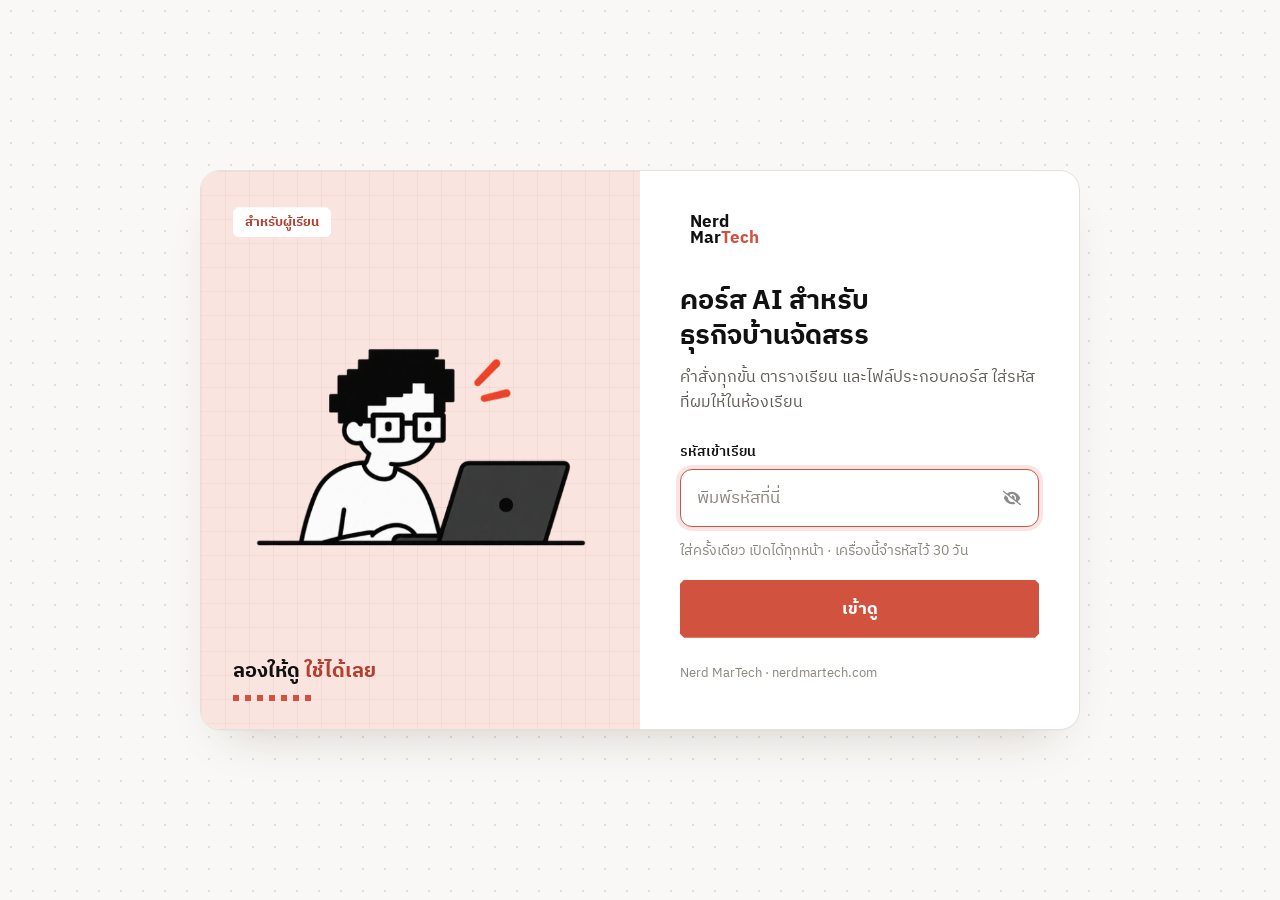
==== training-real-estate/card.html @ 6796c4a5 "training hub: /mobile-check renamed to /ui-check" ====
<!doctype html>
<html lang="th" class="staticrypt-html">
    <head>
<meta name="robots" content="noindex,nofollow">
        <meta charset="utf-8">
        <meta name="viewport" content="width=device-width, initial-scale=1">
        <meta name="robots" content="noindex,nofollow">
        <title>คอร์ส AI บ้านจัดสรร · Nerd MarTech</title>
        <link rel="icon" href="/assets/brand/favicon-32.png">
        <link rel="preconnect" href="https://fonts.googleapis.com">
        <link rel="preconnect" href="https://fonts.gstatic.com" crossorigin>
        <link href="https://fonts.googleapis.com/css2?family=IBM+Plex+Sans+Thai:wght@400;500;600;700&family=Space+Grotesk:wght@500;700&display=swap" rel="stylesheet">
        <style>
:root{--bg:#f9f8f6;--card:#fff;--line:#e5e1da;--text:#111;--muted:#5f5b54;--faint:#8a857c;
--accent:#d25240;--accent-ink:#b3402e;--accent-soft:#f9e4df;
--font:'IBM Plex Sans Thai','Sarabun',system-ui,sans-serif;--lab:'Space Grotesk','IBM Plex Sans Thai',sans-serif;
--pxc:polygon(4px 0,calc(100% - 4px) 0,100% 4px,100% calc(100% - 4px),calc(100% - 4px) 100%,4px 100%,0 calc(100% - 4px),0 4px)}
*{box-sizing:border-box}
html,body{margin:0;min-height:100%}
body{font-family:var(--font);color:var(--text);background:var(--bg);
 background-image:radial-gradient(#e2ddd4 1px,transparent 1px);background-size:22px 22px;
 display:flex;align-items:center;justify-content:center;min-height:100vh;padding:24px 16px}
.hidden{display:none!important}
.spin{width:28px;height:28px;background:var(--accent);animation:sp 1s steps(4) infinite}
@keyframes sp{to{transform:rotate(360deg)}}
.shell{width:100%;max-width:880px;min-width:0;display:grid;grid-template-columns:minmax(0,1fr) minmax(0,1fr);background:var(--card);border:1px solid var(--line);border-radius:20px;overflow:hidden;box-shadow:0 1px 0 rgba(0,0,0,.02),0 24px 48px -28px rgba(60,40,20,.25)}
.art{position:relative;background:var(--accent-soft);padding:36px 32px 28px;display:flex;flex-direction:column;justify-content:space-between;gap:20px}
.art::before{content:"";position:absolute;inset:0;background-image:linear-gradient(rgba(210,82,64,.07) 1px,transparent 1px),linear-gradient(90deg,rgba(210,82,64,.07) 1px,transparent 1px);background-size:24px 24px;pointer-events:none}
.art>*{position:relative}
.tag{align-self:flex-start;font-family:var(--lab);font-weight:700;font-size:13px;color:var(--accent-ink);background:#fff;padding:4px 12px;clip-path:var(--pxc)}
.art img{width:100%;max-width:340px;height:auto;margin:0 auto;display:block}
.slogan{font-weight:700;font-size:20px;line-height:1.35;margin:0}
.slogan span{color:var(--accent-ink)}
.pxdiv{height:6px;width:84px;background-image:repeating-linear-gradient(90deg,var(--accent) 0 6px,transparent 6px 12px);margin-top:10px}
.panel{padding:40px 40px 32px;display:flex;flex-direction:column;justify-content:center}
.logo{align-self:flex-start;margin-bottom:26px}
h1{font-size:27px;line-height:1.3;font-weight:700;margin:0 0 10px}
h1 span{white-space:nowrap}
.sub{color:var(--muted);font-size:16px;line-height:1.6;margin:0 0 24px}
label.lab{display:block;font-size:14px;font-weight:600;margin:0 0 6px}
.field{position:relative}
.field input{width:100%;font-family:var(--font);font-size:17px;color:var(--text);background:var(--bg);border:1.5px solid var(--line);border-radius:12px;padding:14px 52px 14px 16px;outline:0;transition:border-color .15s,box-shadow .15s}
.field input::placeholder{color:var(--faint)}
.field input:focus{border-color:var(--accent);box-shadow:0 0 0 4px rgba(210,82,64,.14);background:#fff}
.staticrypt-toggle-password-visibility{position:absolute;right:10px;top:50%;transform:translateY(-50%);width:34px;height:34px;padding:8px;cursor:pointer;opacity:.45;border-radius:8px}
.staticrypt-toggle-password-visibility:hover{opacity:.8;background:#efece6}
.remember{display:flex;align-items:center;gap:10px;margin:16px 0 22px;font-size:15px;color:var(--muted);cursor:pointer;user-select:none}
.remember input{appearance:none;-webkit-appearance:none;width:20px;height:20px;margin:0;border:1.5px solid #c9c3b8;border-radius:5px;background:#fff;display:grid;place-content:center;cursor:pointer;flex:none}
.remember input::after{content:"";width:10px;height:6px;border:2.5px solid #fff;border-top:0;border-right:0;transform:rotate(-45deg) translate(1px,-1px);opacity:0}
.remember input:checked{background:var(--accent);border-color:var(--accent)}
.remember input:checked::after{opacity:1}
.keep{font-size:14px;color:var(--faint);margin:12px 0 18px}
.btn{width:100%;font-family:var(--font);font-size:17px;font-weight:700;color:#fff;background:var(--accent);border:0;padding:15px;cursor:pointer;clip-path:var(--pxc);transition:background .15s}
.btn:hover{background:var(--accent-ink)}
.foot{margin-top:24px;font-size:13px;color:var(--faint)}
@media (max-width:760px){
 body{align-items:flex-start;padding:16px}
 .shell{grid-template-columns:minmax(0,1fr);border-radius:16px}
 .art{padding:22px 20px 18px;gap:12px}
 .art img{max-width:230px}
 .slogan{font-size:17px}
 .panel{padding:26px 20px 24px}
 .logo{margin-bottom:18px}
 h1{font-size:23px}
}
.nm-lock{display:inline-flex;align-items:center;gap:10px;font-weight:700;font-size:16px;line-height:.95;color:#111;text-decoration:none}.nm-lock img{height:36px;width:auto;display:block}.nm-lock b{color:#d25240;font-weight:700}
        </style>
    </head>
    <body class="staticrypt-body">
        <div id="staticrypt_loading"><div class="spin"></div></div>
        <div id="staticrypt_content" class="hidden" style="width:100%;min-width:0;display:flex;justify-content:center">
          <div class="shell">
            <div class="art">
              <span class="tag">สำหรับผู้เรียน</span>
              <img src="/training-real-estate/assets/nerdman-work.png" alt="nerdman">
              <div><p class="slogan">ลองให้ดู <span>ใช้ได้เลย</span></p><div class="pxdiv"></div></div>
            </div>
            <div class="panel">
              <div class="logo"><span class="nm-lock" style="font-size:17px"><img src="/assets/brand/logo-on-light.svg" alt="" style="height:38px"><span>Nerd<br>Mar<b>Tech</b></span></span></div>
              <h1>คอร์ส AI สำหรับ<br><span>ธุรกิจบ้านจัดสรร</span></h1>
              <p class="sub">คำสั่งทุกขั้น ตารางเรียน และไฟล์ประกอบคอร์ส ใส่รหัสที่ผมให้ในห้องเรียน</p>
              <form id="staticrypt-form" action="#" method="post">
                <label class="lab" for="staticrypt-password">รหัสเข้าเรียน</label>
                <div class="field">
                  <input id="staticrypt-password" type="password" name="password" placeholder="พิมพ์รหัสที่นี่" autocomplete="current-password" autofocus>
                  <img class="staticrypt-toggle-password-visibility" alt="Show password" title="Show password" src="[data-uri]">
                </div>
                <label id="staticrypt-remember-label" class="remember hidden" style="display:none!important">
                  <input id="staticrypt-remember" type="checkbox" name="remember">
                  จำรหัสไว้ในเครื่องนี้ 30 วัน
                </label>
                <p class="keep">ใส่ครั้งเดียว เปิดได้ทุกหน้า · เครื่องนี้จำรหัสไว้ 30 วัน</p>
                <input type="submit" class="btn" value="เข้าดู">
              </form>
              <p class="foot">Nerd MarTech · nerdmartech.com</p>
            </div>
          </div>
        </div>

        <script>
            // these variables will be filled when generating the file - the template format is 'variable_name'
            const staticryptInitiator = ((function(){
  const exports = {};
  const cryptoEngine = ((function(){
  const exports = {};
  const { subtle } = crypto;

const IV_BITS = 16 * 8;
const HEX_BITS = 4;
const ENCRYPTION_ALGO = "AES-CBC";

/**
 * Translates between utf8 encoded hexadecimal strings
 * and Uint8Array bytes.
 */
const HexEncoder = {
    /**
     * hex string -> bytes
     * @param {string} hexString
     * @returns {Uint8Array}
     */
    parse: function (hexString) {
        if (hexString.length % 2 !== 0) throw "Invalid hexString";
        const arrayBuffer = new Uint8Array(hexString.length / 2);

        for (let i = 0; i < hexString.length; i += 2) {
            const byteValue = parseInt(hexString.substring(i, i + 2), 16);
            if (isNaN(byteValue)) {
                throw "Invalid hexString";
            }
            arrayBuffer[i / 2] = byteValue;
        }
        return arrayBuffer;
    },

    /**
     * bytes -> hex string
     * @param {Uint8Array} bytes
     * @returns {string}
     */
    stringify: function (bytes) {
        const hexBytes = [];

        for (let i = 0; i < bytes.length; ++i) {
            let byteString = bytes[i].toString(16);
            if (byteString.length < 2) {
                byteString = "0" + byteString;
            }
            hexBytes.push(byteString);
        }
        return hexBytes.join("");
    },
};

/**
 * Translates between utf8 strings and Uint8Array bytes.
 */
const UTF8Encoder = {
    parse: function (str) {
        return new TextEncoder().encode(str);
    },

    stringify: function (bytes) {
        return new TextDecoder().decode(bytes);
    },
};

/**
 * Salt and encrypt a msg with a password.
 */
async function encrypt(msg, hashedPassword) {
    // Must be 16 bytes, unpredictable, and preferably cryptographically random. However, it need not be secret.
    // https://developer.mozilla.org/en-US/docs/Web/API/SubtleCrypto/encrypt#parameters
    const iv = crypto.getRandomValues(new Uint8Array(IV_BITS / 8));

    const key = await subtle.importKey("raw", HexEncoder.parse(hashedPassword), ENCRYPTION_ALGO, false, ["encrypt"]);

    const encrypted = await subtle.encrypt(
        {
            name: ENCRYPTION_ALGO,
            iv: iv,
        },
        key,
        UTF8Encoder.parse(msg)
    );

    // iv will be 32 hex characters, we prepend it to the ciphertext for use in decryption
    return HexEncoder.stringify(iv) + HexEncoder.stringify(new Uint8Array(encrypted));
}
exports.encrypt = encrypt;

/**
 * Decrypt a salted msg using a password.
 *
 * @param {string} encryptedMsg
 * @param {string} hashedPassword
 * @returns {Promise<string>}
 */
async function decrypt(encryptedMsg, hashedPassword) {
    const ivLength = IV_BITS / HEX_BITS;
    const iv = HexEncoder.parse(encryptedMsg.substring(0, ivLength));
    const encrypted = encryptedMsg.substring(ivLength);

    const key = await subtle.importKey("raw", HexEncoder.parse(hashedPassword), ENCRYPTION_ALGO, false, ["decrypt"]);

    const outBuffer = await subtle.decrypt(
        {
            name: ENCRYPTION_ALGO,
            iv: iv,
        },
        key,
        HexEncoder.parse(encrypted)
    );

    return UTF8Encoder.stringify(new Uint8Array(outBuffer));
}
exports.decrypt = decrypt;

/**
 * Salt and hash the password so it can be stored in localStorage without opening a password reuse vulnerability.
 *
 * @param {string} password
 * @param {string} salt
 * @returns {Promise<string>}
 */
async function hashPassword(password, salt) {
    // we hash the password in multiple steps, each adding more iterations. This is because we used to allow less
    // iterations, so for backward compatibility reasons, we need to support going from that to more iterations.
    let hashedPassword = await hashLegacyRound(password, salt);

    hashedPassword = await hashSecondRound(hashedPassword, salt);

    return hashThirdRound(hashedPassword, salt);
}
exports.hashPassword = hashPassword;

/**
 * This hashes the password with 1k iterations. This is a low number, we need this function to support backwards
 * compatibility.
 *
 * @param {string} password
 * @param {string} salt
 * @returns {Promise<string>}
 */
function hashLegacyRound(password, salt) {
    return pbkdf2(password, salt, 1000, "SHA-1");
}
exports.hashLegacyRound = hashLegacyRound;

/**
 * Add a second round of iterations. This is because we used to use 1k, so for backwards compatibility with
 * remember-me/autodecrypt links, we need to support going from that to more iterations.
 *
 * @param hashedPassword
 * @param salt
 * @returns {Promise<string>}
 */
function hashSecondRound(hashedPassword, salt) {
    return pbkdf2(hashedPassword, salt, 14000, "SHA-256");
}
exports.hashSecondRound = hashSecondRound;

/**
 * Add a third round of iterations to bring total number to 600k. This is because we used to use 1k, then 15k, so for
 * backwards compatibility with remember-me/autodecrypt links, we need to support going from that to more iterations.
 *
 * @param hashedPassword
 * @param salt
 * @returns {Promise<string>}
 */
function hashThirdRound(hashedPassword, salt) {
    return pbkdf2(hashedPassword, salt, 585000, "SHA-256");
}
exports.hashThirdRound = hashThirdRound;

/**
 * Salt and hash the password so it can be stored in localStorage without opening a password reuse vulnerability.
 *
 * @param {string} password
 * @param {string} salt
 * @param {int} iterations
 * @param {string} hashAlgorithm
 * @returns {Promise<string>}
 */
async function pbkdf2(password, salt, iterations, hashAlgorithm) {
    const key = await subtle.importKey("raw", UTF8Encoder.parse(password), "PBKDF2", false, ["deriveBits"]);

    const keyBytes = await subtle.deriveBits(
        {
            name: "PBKDF2",
            hash: hashAlgorithm,
            iterations,
            salt: UTF8Encoder.parse(salt),
        },
        key,
        256
    );

    return HexEncoder.stringify(new Uint8Array(keyBytes));
}

function generateRandomSalt() {
    const bytes = crypto.getRandomValues(new Uint8Array(128 / 8));

    return HexEncoder.stringify(new Uint8Array(bytes));
}
exports.generateRandomSalt = generateRandomSalt;

async function signMessage(hashedPassword, message) {
    const key = await subtle.importKey(
        "raw",
        HexEncoder.parse(hashedPassword),
        {
            name: "HMAC",
            hash: "SHA-256",
        },
        false,
        ["sign"]
    );
    const signature = await subtle.sign("HMAC", key, UTF8Encoder.parse(message));

    return HexEncoder.stringify(new Uint8Array(signature));
}
exports.signMessage = signMessage;

function getRandomAlphanum() {
    const possibleCharacters = "abcdefghijklmnopqrstuvwxyzABCDEFGHIJKLMNOPQRSTUVWXYZ0123456789";

    let byteArray;
    let parsedInt;

    // Keep generating new random bytes until we get a value that falls
    // within a range that can be evenly divided by possibleCharacters.length
    do {
        byteArray = crypto.getRandomValues(new Uint8Array(1));
        // extract the lowest byte to get an int from 0 to 255 (probably unnecessary, since we're only generating 1 byte)
        parsedInt = byteArray[0] & 0xff;
    } while (parsedInt >= 256 - (256 % possibleCharacters.length));

    // Take the modulo of the parsed integer to get a random number between 0 and totalLength - 1
    const randomIndex = parsedInt % possibleCharacters.length;

    return possibleCharacters[randomIndex];
}

/**
 * Generate a random string of a given length.
 *
 * @param {int} length
 * @returns {string}
 */
function generateRandomString(length) {
    let randomString = "";

    for (let i = 0; i < length; i++) {
        randomString += getRandomAlphanum();
    }

    return randomString;
}
exports.generateRandomString = generateRandomString;

  return exports;
})());
const codec = ((function(){
  const exports = {};
  /**
 * Initialize the codec with the provided cryptoEngine - this return functions to encode and decode messages.
 *
 * @param cryptoEngine - the engine to use for encryption / decryption
 */
function init(cryptoEngine) {
    const exports = {};

    /**
     * Top-level function for encoding a message.
     * Includes password hashing, encryption, and signing.
     *
     * @param {string} msg
     * @param {string} password
     * @param {string} salt
     *
     * @returns {string} The encoded text
     */
    async function encode(msg, password, salt) {
        const hashedPassword = await cryptoEngine.hashPassword(password, salt);

        const encrypted = await cryptoEngine.encrypt(msg, hashedPassword);

        // we use the hashed password in the HMAC because this is effectively what will be used a password (so we can store
        // it in localStorage safely, we don't use the clear text password)
        const hmac = await cryptoEngine.signMessage(hashedPassword, encrypted);

        return hmac + encrypted;
    }
    exports.encode = encode;

    /**
     * Encode using a password that has already been hashed. This is useful to encode multiple messages in a row, that way
     * we don't need to hash the password multiple times.
     *
     * @param {string} msg
     * @param {string} hashedPassword
     *
     * @returns {string} The encoded text
     */
    async function encodeWithHashedPassword(msg, hashedPassword) {
        const encrypted = await cryptoEngine.encrypt(msg, hashedPassword);

        // we use the hashed password in the HMAC because this is effectively what will be used a password (so we can store
        // it in localStorage safely, we don't use the clear text password)
        const hmac = await cryptoEngine.signMessage(hashedPassword, encrypted);

        return hmac + encrypted;
    }
    exports.encodeWithHashedPassword = encodeWithHashedPassword;

    /**
     * Top-level function for decoding a message.
     * Includes signature check and decryption.
     *
     * @param {string} signedMsg
     * @param {string} hashedPassword
     * @param {string} salt
     * @param {int} backwardCompatibleAttempt
     * @param {string} originalPassword
     *
     * @returns {Object} {success: true, decoded: string} | {success: false, message: string}
     */
    async function decode(signedMsg, hashedPassword, salt, backwardCompatibleAttempt = 0, originalPassword = "") {
        const encryptedHMAC = signedMsg.substring(0, 64);
        const encryptedMsg = signedMsg.substring(64);
        const decryptedHMAC = await cryptoEngine.signMessage(hashedPassword, encryptedMsg);

        if (decryptedHMAC !== encryptedHMAC) {
            // we have been raising the number of iterations in the hashing algorithm multiple times, so to support the old
            // remember-me/autodecrypt links we need to try bringing the old hashes up to speed.
            originalPassword = originalPassword || hashedPassword;
            if (backwardCompatibleAttempt === 0) {
                const updatedHashedPassword = await cryptoEngine.hashThirdRound(originalPassword, salt);

                return decode(signedMsg, updatedHashedPassword, salt, backwardCompatibleAttempt + 1, originalPassword);
            }
            if (backwardCompatibleAttempt === 1) {
                let updatedHashedPassword = await cryptoEngine.hashSecondRound(originalPassword, salt);
                updatedHashedPassword = await cryptoEngine.hashThirdRound(updatedHashedPassword, salt);

                return decode(signedMsg, updatedHashedPassword, salt, backwardCompatibleAttempt + 1, originalPassword);
            }

            return { success: false, message: "Signature mismatch" };
        }

        return {
            success: true,
            decoded: await cryptoEngine.decrypt(encryptedMsg, hashedPassword),
        };
    }
    exports.decode = decode;

    return exports;
}
exports.init = init;

  return exports;
})());
const decode = codec.init(cryptoEngine).decode;

/**
 * Initialize the staticrypt module, that exposes functions callbable by the password_template.
 *
 * @param {{
 *  staticryptEncryptedMsgUniqueVariableName: string,
 *  isRememberEnabled: boolean,
 *  rememberDurationInDays: number,
 *  staticryptSaltUniqueVariableName: string,
 * }} staticryptConfig - object of data that is stored on the password_template at encryption time.
 *
 * @param {{
 *  rememberExpirationKey: string,
 *  rememberPassphraseKey: string,
 *  replaceHtmlCallback: function,
 *  clearLocalStorageCallback: function,
 * }} templateConfig - object of data that can be configured by a custom password_template.
 */
function init(staticryptConfig, templateConfig) {
    const exports = {};

    /**
     * Decrypt our encrypted page, replace the whole HTML.
     *
     * @param {string} hashedPassword
     * @returns {Promise<boolean>}
     */
    async function decryptAndReplaceHtml(hashedPassword) {
        const { staticryptEncryptedMsgUniqueVariableName, staticryptSaltUniqueVariableName } = staticryptConfig;
        const { replaceHtmlCallback } = templateConfig;

        const result = await decode(
            staticryptEncryptedMsgUniqueVariableName,
            hashedPassword,
            staticryptSaltUniqueVariableName
        );
        if (!result.success) {
            return false;
        }
        const plainHTML = result.decoded;

        // if the user configured a callback call it, otherwise just replace the whole HTML
        if (typeof replaceHtmlCallback === "function") {
            replaceHtmlCallback(plainHTML);
        } else {
            document.write(plainHTML);
            document.close();
        }

        return true;
    }

    /**
     * Attempt to decrypt the page and replace the whole HTML.
     *
     * @param {string} password
     * @param {boolean} isRememberChecked
     *
     * @returns {Promise<{isSuccessful: boolean, hashedPassword?: string}>} - we return an object, so that if we want to
     *   expose more information in the future we can do it without breaking the password_template
     */
    async function handleDecryptionOfPage(password, isRememberChecked) {
        const { staticryptSaltUniqueVariableName } = staticryptConfig;

        // decrypt and replace the whole page
        const hashedPassword = await cryptoEngine.hashPassword(password, staticryptSaltUniqueVariableName);
        return handleDecryptionOfPageFromHash(hashedPassword, isRememberChecked);
    }
    exports.handleDecryptionOfPage = handleDecryptionOfPage;

    async function handleDecryptionOfPageFromHash(hashedPassword, isRememberChecked) {
        const { isRememberEnabled, rememberDurationInDays } = staticryptConfig;
        const { rememberExpirationKey, rememberPassphraseKey } = templateConfig;

        const isDecryptionSuccessful = await decryptAndReplaceHtml(hashedPassword);

        if (!isDecryptionSuccessful) {
            return {
                isSuccessful: false,
                hashedPassword,
            };
        }

        // remember the hashedPassword and set its expiration if necessary
        if (isRememberEnabled && isRememberChecked) {
            window.localStorage.setItem(rememberPassphraseKey, hashedPassword);

            // set the expiration if the duration isn't 0 (meaning no expiration)
            if (rememberDurationInDays > 0) {
                window.localStorage.setItem(
                    rememberExpirationKey,
                    (new Date().getTime() + rememberDurationInDays * 24 * 60 * 60 * 1000).toString()
                );
            }
        }

        return {
            isSuccessful: true,
            hashedPassword,
        };
    }
    exports.handleDecryptionOfPageFromHash = handleDecryptionOfPageFromHash;

    /**
     * Clear localstorage from staticrypt related values
     */
    function clearLocalStorage() {
        const { clearLocalStorageCallback, rememberExpirationKey, rememberPassphraseKey } = templateConfig;

        if (typeof clearLocalStorageCallback === "function") {
            clearLocalStorageCallback();
        } else {
            localStorage.removeItem(rememberPassphraseKey);
            localStorage.removeItem(rememberExpirationKey);
        }
    }

    async function handleDecryptOnLoad() {
        let isSuccessful = await decryptOnLoadFromUrl();

        if (!isSuccessful) {
            isSuccessful = await decryptOnLoadFromRememberMe();
        }

        return { isSuccessful };
    }
    exports.handleDecryptOnLoad = handleDecryptOnLoad;

    /**
     * Clear storage if we are logging out
     *
     * @returns {boolean} - whether we logged out
     */
    function logoutIfNeeded() {
        const logoutKey = "staticrypt_logout";

        // handle logout through query param
        const queryParams = new URLSearchParams(window.location.search);
        if (queryParams.has(logoutKey)) {
            clearLocalStorage();
            return true;
        }

        // handle logout through URL fragment
        const hash = window.location.hash.substring(1);
        if (hash.includes(logoutKey)) {
            clearLocalStorage();
            return true;
        }

        return false;
    }

    /**
     * To be called on load: check if we want to try to decrypt and replace the HTML with the decrypted content, and
     * try to do it if needed.
     *
     * @returns {Promise<boolean>} true if we derypted and replaced the whole page, false otherwise
     */
    async function decryptOnLoadFromRememberMe() {
        const { rememberDurationInDays } = staticryptConfig;
        const { rememberExpirationKey, rememberPassphraseKey } = templateConfig;

        // if we are login out, terminate
        if (logoutIfNeeded()) {
            return false;
        }

        // if there is expiration configured, check if we're not beyond the expiration
        if (rememberDurationInDays && rememberDurationInDays > 0) {
            const expiration = localStorage.getItem(rememberExpirationKey),
                isExpired = expiration && new Date().getTime() > parseInt(expiration);

            if (isExpired) {
                clearLocalStorage();
                return false;
            }
        }

        const hashedPassword = localStorage.getItem(rememberPassphraseKey);

        if (hashedPassword) {
            // try to decrypt
            const isDecryptionSuccessful = await decryptAndReplaceHtml(hashedPassword);

            // if the decryption is unsuccessful the password might be wrong - silently clear the saved data and let
            // the user fill the password form again
            if (!isDecryptionSuccessful) {
                clearLocalStorage();
                return false;
            }

            return true;
        }

        return false;
    }

    async function decryptOnLoadFromUrl() {
        const passwordKey = "staticrypt_pwd";
        const rememberMeKey = "remember_me";

        // try to get the password from the query param (for backward compatibility - we now want to avoid this method,
        // since it sends the hashed password to the server which isn't needed)
        const queryParams = new URLSearchParams(window.location.search);
        const hashedPasswordQuery = queryParams.get(passwordKey);
        const rememberMeQuery = queryParams.get(rememberMeKey);

        const urlFragment = window.location.hash.substring(1);
        // get the password from the url fragment
        const hashedPasswordRegexMatch = urlFragment.match(new RegExp(passwordKey + "=([^&]*)"));
        const hashedPasswordFragment = hashedPasswordRegexMatch ? hashedPasswordRegexMatch[1] : null;
        const rememberMeFragment = urlFragment.includes(rememberMeKey);

        const hashedPassword = hashedPasswordFragment || hashedPasswordQuery;
        const rememberMe = rememberMeFragment || rememberMeQuery;

        if (hashedPassword) {
            return handleDecryptionOfPageFromHash(hashedPassword, rememberMe);
        }

        return false;
    }

    return exports;
}
exports.init = init;

  return exports;
})());
            const templateError = "รหัสไม่ถูก ลองอีกครั้ง",
                templateToggleAltShow = "Show password",
                templateToggleAltHide = "Hide password",
                isRememberEnabled = true,
                staticryptConfig = {"staticryptEncryptedMsgUniqueVariableName":"[base64]","isRememberEnabled":true,"rememberDurationInDays":30,"staticryptSaltUniqueVariableName":"b7c41e0f9a2d4c6e8f1a3b5d7e9c0a24"};

            // you can edit these values to customize some of the behavior of StatiCrypt
            const templateConfig = {
                rememberExpirationKey: "staticrypt_expiration",
                rememberPassphraseKey: "staticrypt_passphrase",
                replaceHtmlCallback: null,
                clearLocalStorageCallback: null,
            };

            // init the staticrypt engine
            const staticrypt = staticryptInitiator.init(staticryptConfig, templateConfig);

            // try to automatically decrypt on load if there is a saved password
            window.onload = async function () {
                const { isSuccessful } = await staticrypt.handleDecryptOnLoad();

                // if we didn't decrypt anything on load, show the password prompt. Otherwise the content has already been
                // replaced, no need to do anything
                if (!isSuccessful) {
                    // hide loading screen
                    document.getElementById("staticrypt_loading").classList.add("hidden");
                    document.getElementById("staticrypt_content").classList.remove("hidden");
                    document.getElementById("staticrypt-password").focus();

                    // show the remember me checkbox
                    if (isRememberEnabled) {
                        document.getElementById("staticrypt-remember-label").classList.remove("hidden");
                    }
                }
            };

            // toggle password visibility
            const toggleIcon = document.querySelector(".staticrypt-toggle-password-visibility");
            // these two icons are coming from FontAwesome
            const imgSrcEyeClosed =
                "[data-uri]";
            const imgSrcEyeOpened =
                "[data-uri]";
            toggleIcon.addEventListener("click", function () {
                const passwordInput = document.getElementById("staticrypt-password");
                if (passwordInput.type === "password") {
                    passwordInput.type = "text";
                    toggleIcon.src = imgSrcEyeOpened;
                    toggleIcon.alt = templateToggleAltHide;
                    toggleIcon.title = templateToggleAltHide;
                } else {
                    passwordInput.type = "password";
                    toggleIcon.src = imgSrcEyeClosed;
                    toggleIcon.alt = templateToggleAltShow;
                    toggleIcon.title = templateToggleAltShow;
                }
            });

            // handle password form submission
            document.getElementById("staticrypt-form").addEventListener("submit", async function (e) {
                e.preventDefault();

                const password = document.getElementById("staticrypt-password").value,
                    isRememberChecked = true; // always remember: one password for every page of the hub

                const { isSuccessful } = await staticrypt.handleDecryptionOfPage(password, isRememberChecked);

                if (!isSuccessful) {
                    alert(templateError);
                }
            });
        </script>
    </body>
</html>
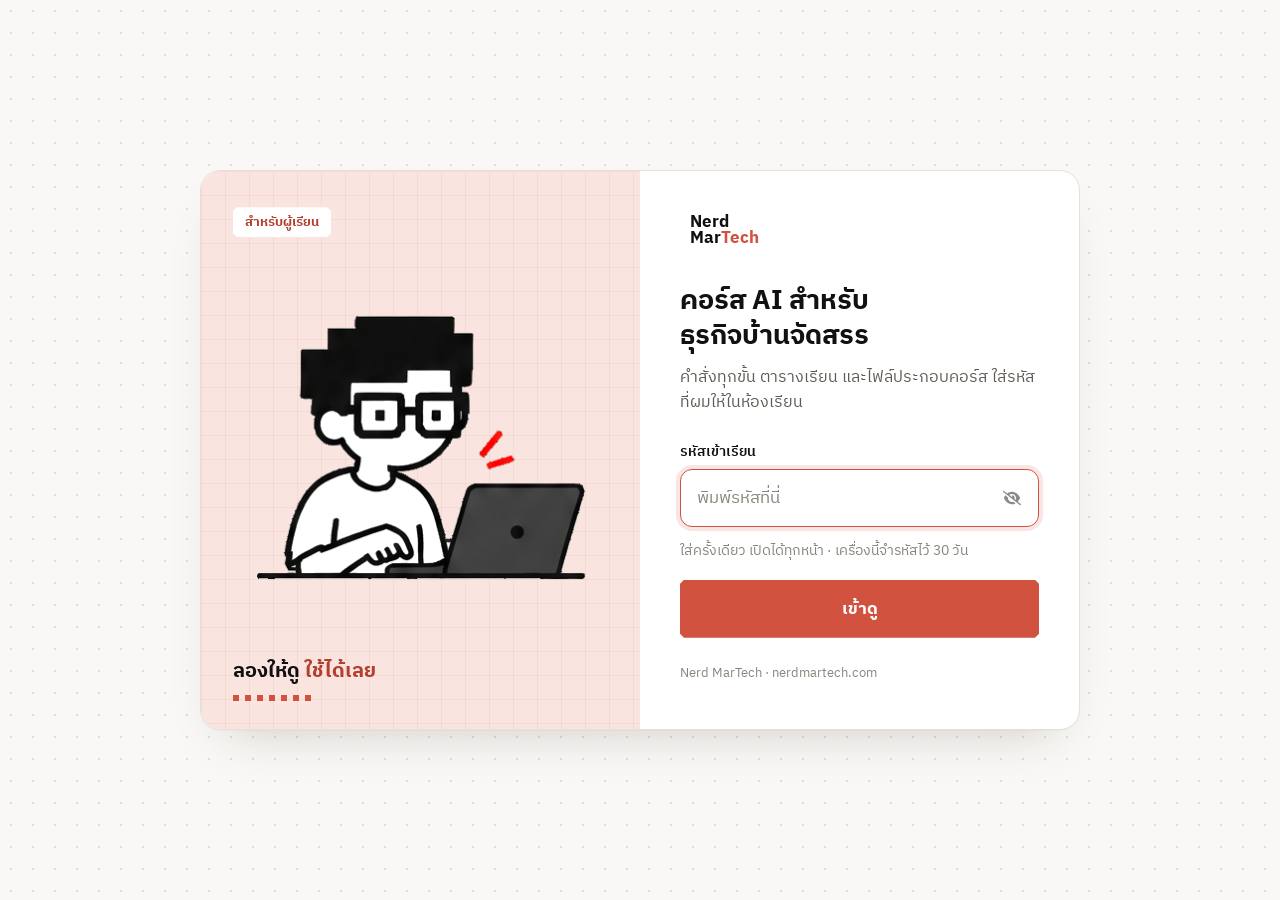
==== commit 2a15521c: "Course hub: rebuilt pages, list icon colors, new nerdman poses Pending work from other sessions: reb" ====
--- a/training-real-estate/card.html
+++ b/training-real-estate/card.html
@@ -699,7 +699,7 @@
                 templateToggleAltShow = "Show password",
                 templateToggleAltHide = "Hide password",
                 isRememberEnabled = true,
-                staticryptConfig = {"staticryptEncryptedMsgUniqueVariableName":"[base64]","isRememberEnabled":true,"rememberDurationInDays":30,"staticryptSaltUniqueVariableName":"b7c41e0f9a2d4c6e8f1a3b5d7e9c0a24"};
+                staticryptConfig = {"staticryptEncryptedMsgUniqueVariableName":"[base64]","isRememberEnabled":true,"rememberDurationInDays":30,"staticryptSaltUniqueVariableName":"b7c41e0f9a2d4c6e8f1a3b5d7e9c0a24"};
 
             // you can edit these values to customize some of the behavior of StatiCrypt
             const templateConfig = {
